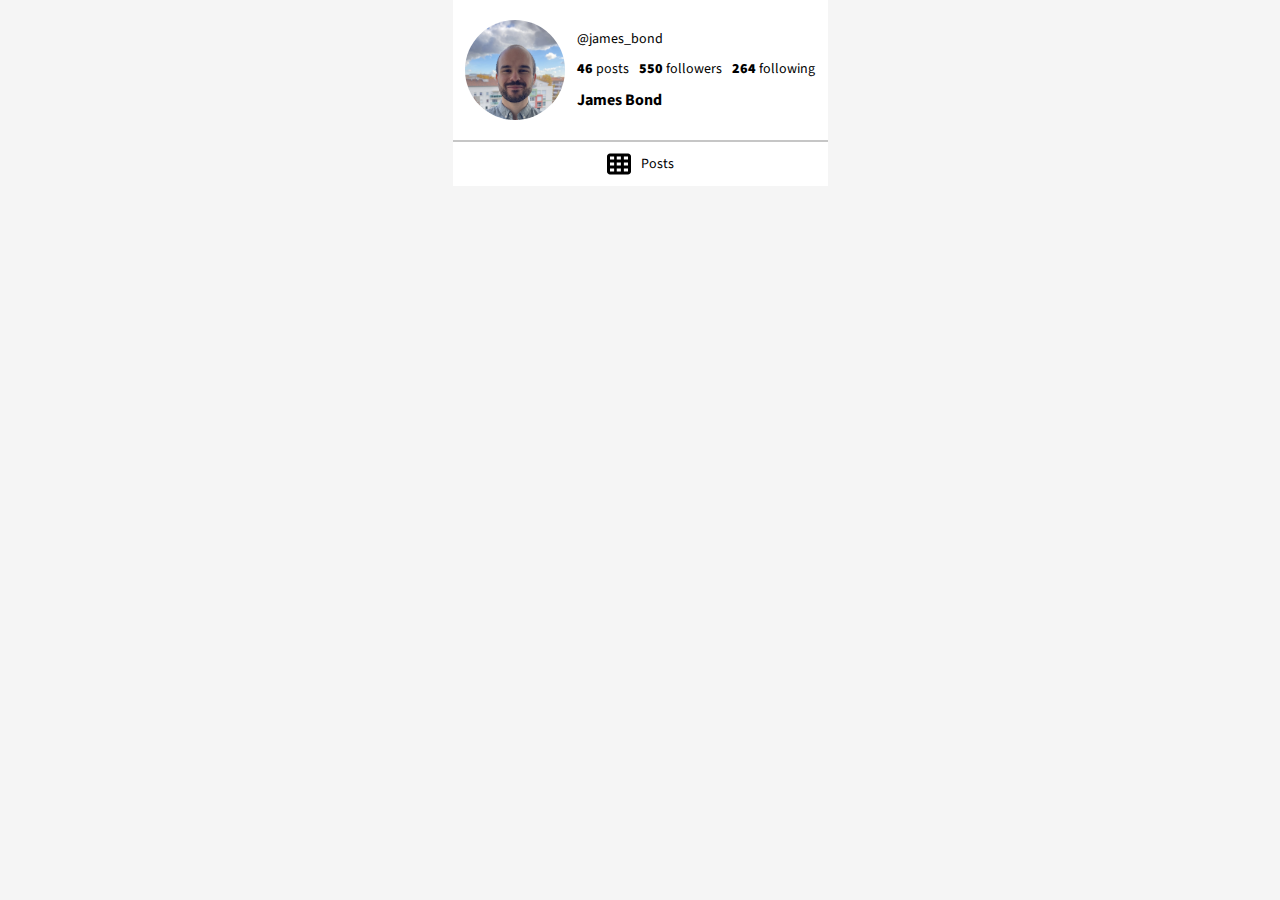
==== profile.html @ b9fa7e06 "create user profile page" ====
<!DOCTYPE html>
<html>
    <head>
        <link rel="preconnect" href="https://fonts.googleapis.com">
        <link rel="preconnect" href="https://fonts.gstatic.com" crossorigin>
        <link href="https://fonts.googleapis.com/css2?family=Source+Sans+3:ital,wght@0,200..900;1,200..900&display=swap" rel="stylesheet">
        <link rel="stylesheet" href="profile.css">
    </head>
    <body>
        <header>
            <div class="container user-container">
                <img class="profile-img" src="images/profile_page/user_avatar.jpg" alt="profile picture of the user page">
                <div>
                    <p class="user-tag">@james_bond</p>
                    <div class="user-info">
                        <p><span class="bold">46</span> posts</p>
                        <p><span class="bold">550</span> followers</p>
                        <p><span class="bold">264</span> following</p>
                    </div>
                    <h3 class="user-name">James Bond</h3>
                </div>
            </div>
        </header>
        <main>
            <div class="container">
                <div class="posts-header">
                    <svg class="icon" xmlns="http://www.w3.org/2000/svg" viewBox="0 0 512 512"><!--!Font Awesome Free 6.7.2 by @fontawesome - https://fontawesome.com License - https://fontawesome.com/license/free Copyright 2025 Fonticons, Inc.--><path d="M64 32C28.7 32 0 60.7 0 96L0 416c0 35.3 28.7 64 64 64l384 0c35.3 0 64-28.7 64-64l0-320c0-35.3-28.7-64-64-64L64 32zm88 64l0 64-88 0 0-64 88 0zm56 0l88 0 0 64-88 0 0-64zm240 0l0 64-88 0 0-64 88 0zM64 224l88 0 0 64-88 0 0-64zm232 0l0 64-88 0 0-64 88 0zm64 0l88 0 0 64-88 0 0-64zM152 352l0 64-88 0 0-64 88 0zm56 0l88 0 0 64-88 0 0-64zm240 0l0 64-88 0 0-64 88 0z"/></svg>
                    <p>Posts</p>
                </div>
                <div class="posts-images">

                </div>
            </div>
        </main>
    </body>
</html>
---- profile.css ----
body{
    margin: 0;
    padding: 0;
    font-family: "Source Sans 3", sans-serif;
    background-color: #F5F5F5;;
}

/* layout */
.container{
    width: 375px;
    margin: 0 auto;
    background-color: #FFFFFF;
}

.user-container{
    display: flex;
    justify-content: space-evenly;
    align-items: center;

    padding: 20px 0;
    border-bottom: 2px solid #C6C6C6;
}

.user-info{
    display: flex;
    gap: 10px;
}

.user-tag, .user-info{
    margin-bottom: 10px;
}

.posts-header{
    display: flex;
    align-items: center;
    justify-content: center;
    padding: 10px 0;
    gap: 10px;
}


/* Typographie */
h3, p{
    margin: 0;
}

h3{
    font-size: 16px;
}

p{
    font-size: 14px;
}

.bold{
    font-weight: 900;
}

/* images */
.profile-img{
    width: 100px;
    height: 100px;
    border-radius: 50%;
    display: block;
}

.icon{
    width: 24px;
    cursor: pointer;
}
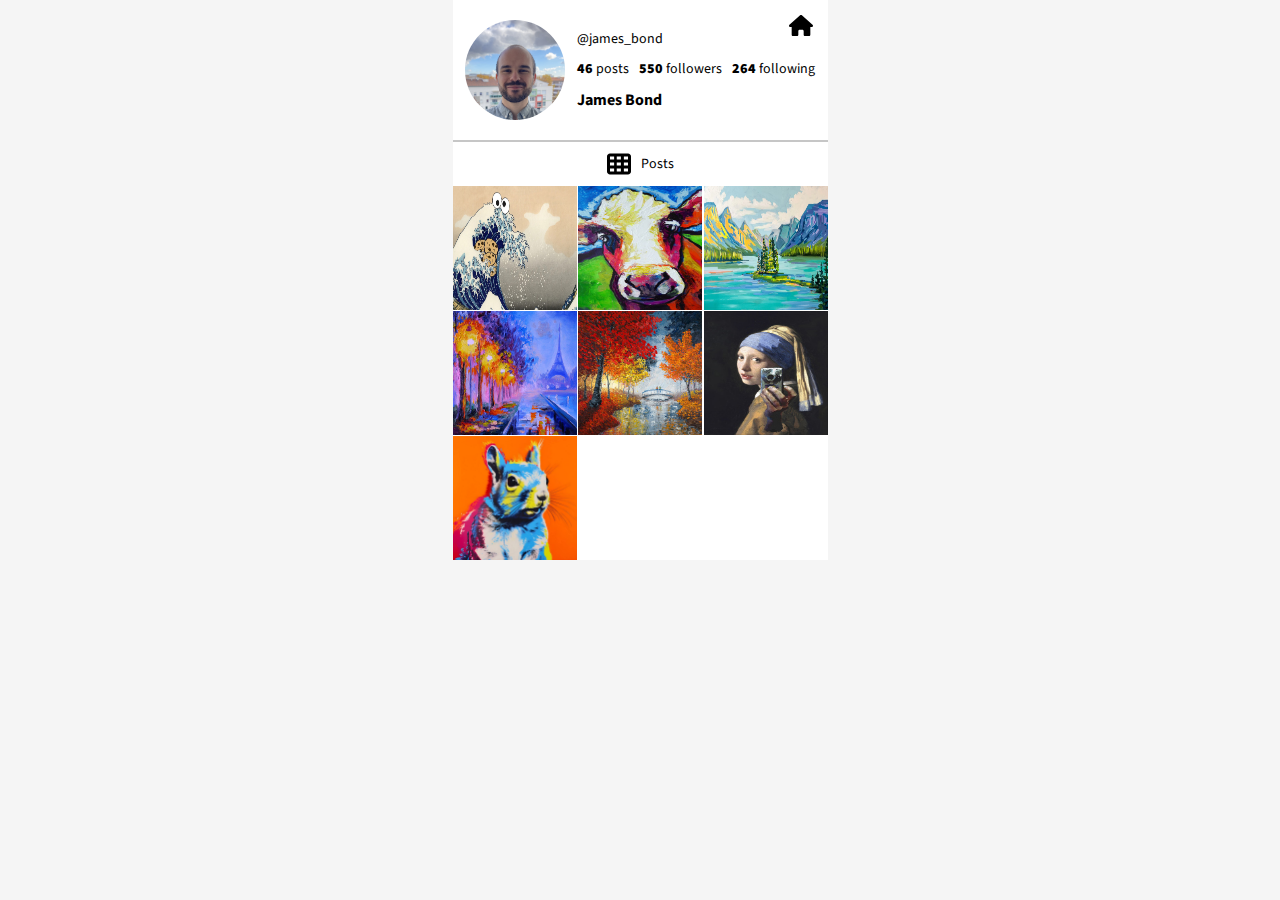
==== commit 75077660: "update profile page" ====
--- a/profile.html
+++ b/profile.html
@@ -18,7 +18,8 @@
                         <p><span class="bold">264</span> following</p>
                     </div>
                     <h3 class="user-name">James Bond</h3>
-                </div>
+                </div> 
+                <a class="home-btn" href="index.html"><svg class="icon" xmlns="http://www.w3.org/2000/svg" viewBox="0 0 576 512"><!--!Font Awesome Free 6.7.2 by @fontawesome - https://fontawesome.com License - https://fontawesome.com/license/free Copyright 2025 Fonticons, Inc.--><path d="M575.8 255.5c0 18-15 32.1-32 32.1l-32 0 .7 160.2c0 2.7-.2 5.4-.5 8.1l0 16.2c0 22.1-17.9 40-40 40l-16 0c-1.1 0-2.2 0-3.3-.1c-1.4 .1-2.8 .1-4.2 .1L416 512l-24 0c-22.1 0-40-17.9-40-40l0-24 0-64c0-17.7-14.3-32-32-32l-64 0c-17.7 0-32 14.3-32 32l0 64 0 24c0 22.1-17.9 40-40 40l-24 0-31.9 0c-1.5 0-3-.1-4.5-.2c-1.2 .1-2.4 .2-3.6 .2l-16 0c-22.1 0-40-17.9-40-40l0-112c0-.9 0-1.9 .1-2.8l0-69.7-32 0c-18 0-32-14-32-32.1c0-9 3-17 10-24L266.4 8c7-7 15-8 22-8s15 2 21 7L564.8 231.5c8 7 12 15 11 24z"/></svg></a>  
             </div>
         </header>
         <main>
@@ -28,9 +29,11 @@
                     <p>Posts</p>
                 </div>
                 <div class="posts-images">
-
+                    <ul id="posts-list">
+                    </ul>
                 </div>
             </div>
         </main>
+        <script src="profile.js"></script>
     </body>
 </html>--- a/profile.css
+++ b/profile.css
@@ -13,6 +13,7 @@
 }
 
 .user-container{
+    position: relative;
     display: flex;
     justify-content: space-evenly;
     align-items: center;
@@ -36,6 +37,17 @@
     justify-content: center;
     padding: 10px 0;
     gap: 10px;
+}
+
+.posts-images ul{
+    list-style-type: none;
+    padding: 0;
+    margin: 0;
+
+    display: flex;
+    justify-content: space-between;
+    flex-wrap: wrap;
+    gap: 1px;
 }
 
 
@@ -67,4 +79,17 @@
 .icon{
     width: 24px;
     cursor: pointer;
+}
+
+.post-img{
+    display: block;
+    width: 124px;
+    height: 124px;
+}
+
+/* button */
+.home-btn{
+    position: absolute;
+    top: 15px;
+    right: 15px;
 }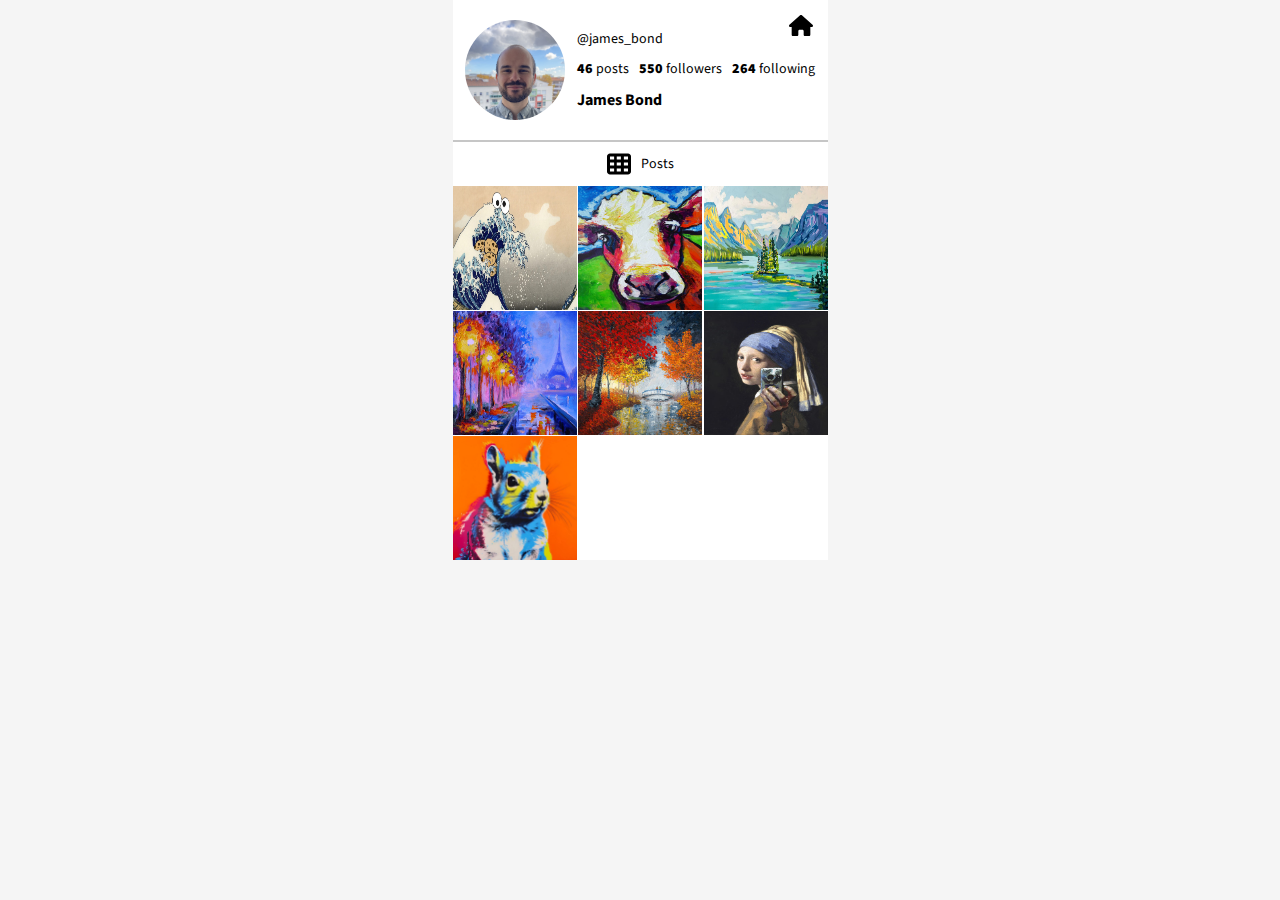
==== commit e9daaea7: "update hmtl and css" ====
--- a/profile.html
+++ b/profile.html
@@ -19,13 +19,13 @@
                     </div>
                     <h3 class="user-name">James Bond</h3>
                 </div> 
-                <a class="home-btn" href="index.html"><svg class="icon" xmlns="http://www.w3.org/2000/svg" viewBox="0 0 576 512"><!--!Font Awesome Free 6.7.2 by @fontawesome - https://fontawesome.com License - https://fontawesome.com/license/free Copyright 2025 Fonticons, Inc.--><path d="M575.8 255.5c0 18-15 32.1-32 32.1l-32 0 .7 160.2c0 2.7-.2 5.4-.5 8.1l0 16.2c0 22.1-17.9 40-40 40l-16 0c-1.1 0-2.2 0-3.3-.1c-1.4 .1-2.8 .1-4.2 .1L416 512l-24 0c-22.1 0-40-17.9-40-40l0-24 0-64c0-17.7-14.3-32-32-32l-64 0c-17.7 0-32 14.3-32 32l0 64 0 24c0 22.1-17.9 40-40 40l-24 0-31.9 0c-1.5 0-3-.1-4.5-.2c-1.2 .1-2.4 .2-3.6 .2l-16 0c-22.1 0-40-17.9-40-40l0-112c0-.9 0-1.9 .1-2.8l0-69.7-32 0c-18 0-32-14-32-32.1c0-9 3-17 10-24L266.4 8c7-7 15-8 22-8s15 2 21 7L564.8 231.5c8 7 12 15 11 24z"/></svg></a>  
+                <a class="home-btn" href="index.html"><svg class="home-icon" xmlns="http://www.w3.org/2000/svg" viewBox="0 0 576 512"><!--!Font Awesome Free 6.7.2 by @fontawesome - https://fontawesome.com License - https://fontawesome.com/license/free Copyright 2025 Fonticons, Inc.--><path d="M575.8 255.5c0 18-15 32.1-32 32.1l-32 0 .7 160.2c0 2.7-.2 5.4-.5 8.1l0 16.2c0 22.1-17.9 40-40 40l-16 0c-1.1 0-2.2 0-3.3-.1c-1.4 .1-2.8 .1-4.2 .1L416 512l-24 0c-22.1 0-40-17.9-40-40l0-24 0-64c0-17.7-14.3-32-32-32l-64 0c-17.7 0-32 14.3-32 32l0 64 0 24c0 22.1-17.9 40-40 40l-24 0-31.9 0c-1.5 0-3-.1-4.5-.2c-1.2 .1-2.4 .2-3.6 .2l-16 0c-22.1 0-40-17.9-40-40l0-112c0-.9 0-1.9 .1-2.8l0-69.7-32 0c-18 0-32-14-32-32.1c0-9 3-17 10-24L266.4 8c7-7 15-8 22-8s15 2 21 7L564.8 231.5c8 7 12 15 11 24z"/></svg></a>  
             </div>
         </header>
         <main>
             <div class="container">
                 <div class="posts-header">
-                    <svg class="icon" xmlns="http://www.w3.org/2000/svg" viewBox="0 0 512 512"><!--!Font Awesome Free 6.7.2 by @fontawesome - https://fontawesome.com License - https://fontawesome.com/license/free Copyright 2025 Fonticons, Inc.--><path d="M64 32C28.7 32 0 60.7 0 96L0 416c0 35.3 28.7 64 64 64l384 0c35.3 0 64-28.7 64-64l0-320c0-35.3-28.7-64-64-64L64 32zm88 64l0 64-88 0 0-64 88 0zm56 0l88 0 0 64-88 0 0-64zm240 0l0 64-88 0 0-64 88 0zM64 224l88 0 0 64-88 0 0-64zm232 0l0 64-88 0 0-64 88 0zm64 0l88 0 0 64-88 0 0-64zM152 352l0 64-88 0 0-64 88 0zm56 0l88 0 0 64-88 0 0-64zm240 0l0 64-88 0 0-64 88 0z"/></svg>
+                    <svg class="posts-icon" xmlns="http://www.w3.org/2000/svg" viewBox="0 0 512 512"><!--!Font Awesome Free 6.7.2 by @fontawesome - https://fontawesome.com License - https://fontawesome.com/license/free Copyright 2025 Fonticons, Inc.--><path d="M64 32C28.7 32 0 60.7 0 96L0 416c0 35.3 28.7 64 64 64l384 0c35.3 0 64-28.7 64-64l0-320c0-35.3-28.7-64-64-64L64 32zm88 64l0 64-88 0 0-64 88 0zm56 0l88 0 0 64-88 0 0-64zm240 0l0 64-88 0 0-64 88 0zM64 224l88 0 0 64-88 0 0-64zm232 0l0 64-88 0 0-64 88 0zm64 0l88 0 0 64-88 0 0-64zM152 352l0 64-88 0 0-64 88 0zm56 0l88 0 0 64-88 0 0-64zm240 0l0 64-88 0 0-64 88 0z"/></svg>
                     <p>Posts</p>
                 </div>
                 <div class="posts-images">
--- a/profile.css
+++ b/profile.css
@@ -51,6 +51,35 @@
 }
 
 
+.post-container{
+    position: relative;
+    width: 124px; 
+    height: 124px;
+}
+
+.post-container .likes-container{
+    position: absolute;
+    top: 0;
+    width: 100%;
+    height: 100%;
+    background-color: rgba(0,0,0,0.5);
+
+    display: none;
+}
+
+.post-likes{
+    display: flex;
+    gap: 5px;
+
+    margin: auto;
+}
+
+.post-container:hover .likes-container {
+    display: flex;
+    
+}
+
+
 /* Typographie */
 h3, p{
     margin: 0;
@@ -62,6 +91,10 @@
 
 p{
     font-size: 14px;
+}
+
+.post-likes p{
+    color: white;
 }
 
 .bold{
@@ -76,9 +109,23 @@
     display: block;
 }
 
-.icon{
-    width: 24px;
+.home-icon, .posts-icon{
+    width: 24px; 
+}
+
+.home-icon{
     cursor: pointer;
+    transition: all 0.1s ease-in-out; 
+}
+
+.home-icon:hover{
+    fill: #E1306C;
+    transform: scale(1.2);
+}
+
+.post-icon{
+    width: 16px;
+    fill: white;
 }
 
 .post-img{
@@ -92,4 +139,7 @@
     position: absolute;
     top: 15px;
     right: 15px;
-}+}
+
+
+
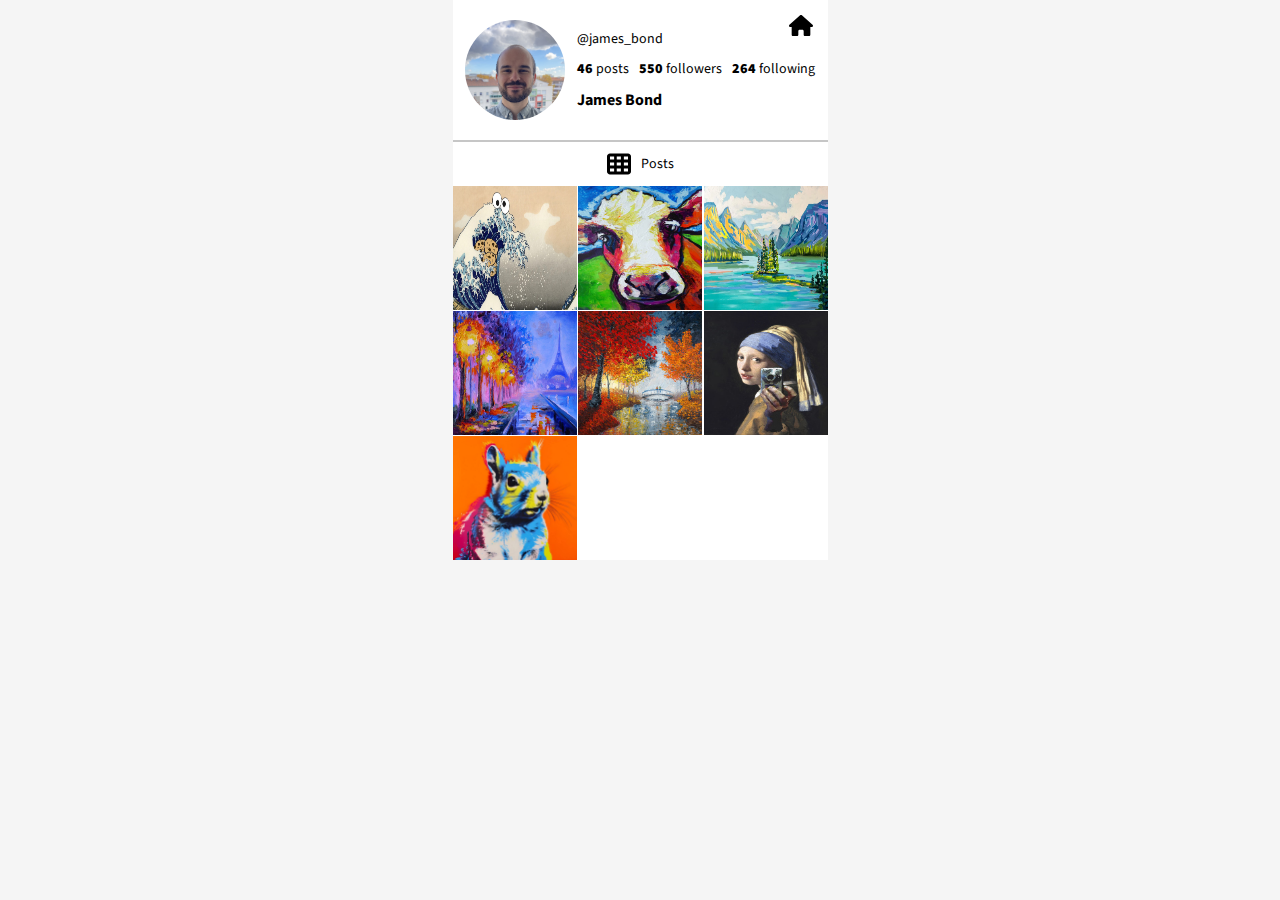
==== commit 87cb4bdd: "final updates" ====
--- a/profile.html
+++ b/profile.html
@@ -1,6 +1,7 @@
 <!DOCTYPE html>
 <html>
     <head>
+        <meta name="viewport" content="width=device-width, initial-scale=1">
         <link rel="preconnect" href="https://fonts.googleapis.com">
         <link rel="preconnect" href="https://fonts.gstatic.com" crossorigin>
         <link href="https://fonts.googleapis.com/css2?family=Source+Sans+3:ital,wght@0,200..900;1,200..900&display=swap" rel="stylesheet">
@@ -28,9 +29,17 @@
                     <svg class="posts-icon" xmlns="http://www.w3.org/2000/svg" viewBox="0 0 512 512"><!--!Font Awesome Free 6.7.2 by @fontawesome - https://fontawesome.com License - https://fontawesome.com/license/free Copyright 2025 Fonticons, Inc.--><path d="M64 32C28.7 32 0 60.7 0 96L0 416c0 35.3 28.7 64 64 64l384 0c35.3 0 64-28.7 64-64l0-320c0-35.3-28.7-64-64-64L64 32zm88 64l0 64-88 0 0-64 88 0zm56 0l88 0 0 64-88 0 0-64zm240 0l0 64-88 0 0-64 88 0zM64 224l88 0 0 64-88 0 0-64zm232 0l0 64-88 0 0-64 88 0zm64 0l88 0 0 64-88 0 0-64zM152 352l0 64-88 0 0-64 88 0zm56 0l88 0 0 64-88 0 0-64zm240 0l0 64-88 0 0-64 88 0z"/></svg>
                     <p>Posts</p>
                 </div>
+
                 <div class="posts-images">
                     <ul id="posts-list">
                     </ul>
+                </div>
+                
+                <div id="modal-el" class="img-modal-container">
+                    <div class="img-modal-content">
+                        <span id="close-btn" class="close">&times;</span>
+                        <img id="img-modal-el" class="img-modal" src="images/profile_page/posts/cookie.jpg" alt="">
+                    </div>
                 </div>
             </div>
         </main>
--- a/profile.css
+++ b/profile.css
@@ -53,7 +53,10 @@
 
 .post-container{
     position: relative;
-    width: 124px; 
+}
+
+.post-container, .post-img{
+    width: 124px;
     height: 124px;
 }
 
@@ -76,7 +79,47 @@
 
 .post-container:hover .likes-container {
     display: flex;
+    cursor: pointer;
     
+}
+
+.img-modal-container{
+    display: none;
+    position: fixed;
+    z-index: 1;
+    top: 0;
+    left: 0;
+    right: 0;
+    bottom: 0;
+    margin: auto;
+    width: 250px;
+    height: 250px;
+    box-shadow: 0px 0px 20px 1px black;
+    border: 2px solid black;
+}
+
+.img-modal-content{
+    position: relative;
+}
+
+.img-modal-content, .img-modal{
+    width: 100%;
+    height: 100%;
+}
+
+.close{
+    position: absolute;
+    top: 0px;
+    right: 5px;
+    color: red;
+    font-size: 24px;
+    font-weight: 900;
+}
+
+.close:hover, .close:focus {
+  transform: scale(1.2);
+  text-decoration: none;
+  cursor: pointer;
 }
 
 
@@ -130,9 +173,8 @@
 
 .post-img{
     display: block;
-    width: 124px;
-    height: 124px;
 }
+
 
 /* button */
 .home-btn{
